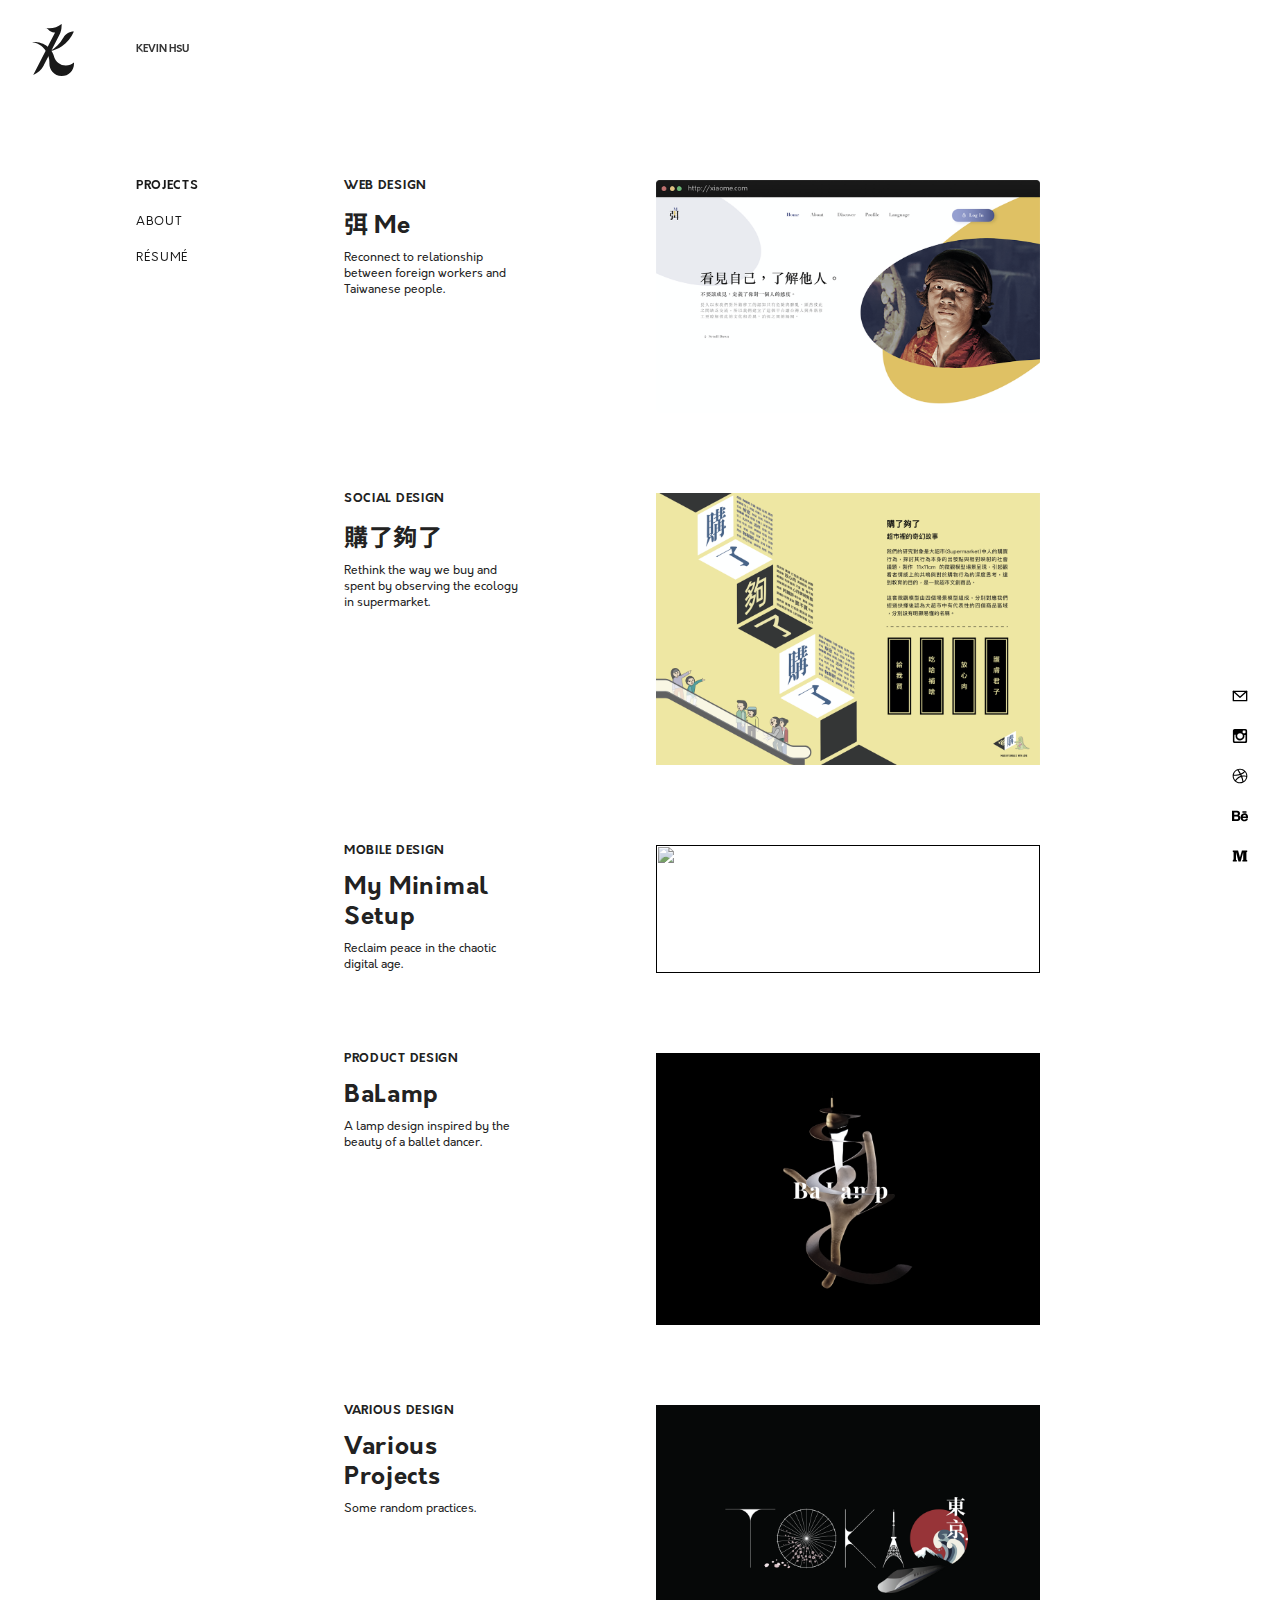
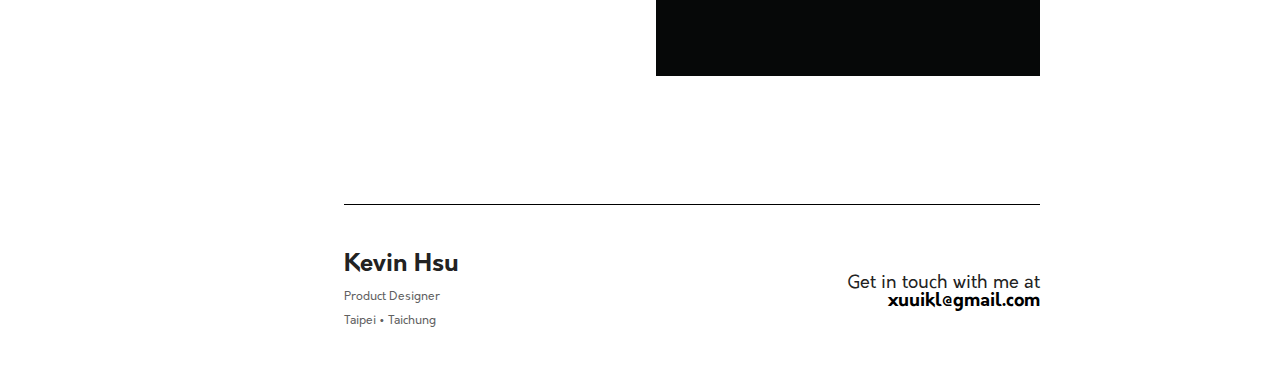
==== index.html @ edc2e263 "Add files via upload" ====
<!DOCTYPE html>
<html lang="en">
  <head>
    <meta charset="UTF-8" />
    <meta name="viewport" content="width=device-width, initial-scale=1.0" />
    <meta http-equiv="X-UA-Compatible" content="ie=edge" />
    <link rel="stylesheet" href="Orkney Font/style.css" />
    <link rel="stylesheet" href="css/reset.css" />
    <link rel="stylesheet" href="css/project-style.css" />
    <link
      href="https://fonts.googleapis.com/css?family=Noto+Sans+TC&display=swap"
      rel="stylesheet"
    />

    <title>Kevin Hsu - Product Designer</title>
  </head>

  <body>
    <header class="banner">
      <a href="index.html" class="logo">
        <img src="imgs/Logo.svg" alt="" />
      </a>
      <div class="site-name">
        Kevin Hsu
      </div>
      <ul class="menu">
        <li><a href="" class="is-active">projects</a></li>
        <li><a href="02_About.html">about</a></li>
        <li><a href="03_Resume.html">résumé</a></li>
      </ul>
    </header>
    <div class="main">
      <section class="projects">
        <!-- Project Me -->
        <design class="project-me">
          <div class="content">
            <h6 class="types">Web Design</h6>
            <h4 class="title"><span class="mandarin">弭 </span>Me</h4>
            <p class="description">
              Reconnect to relationship between foreign workers and Taiwanese
              people.
            </p>
          </div>
          <div class="picture">
            <a href=""><img src="imgs/Me-Web.png" alt=""/></a>
          </div>
        </design>

        <!-- Project Go -->
        <design class="project-go">
          <div class="content">
            <h6 class="types">Social Design</h6>
            <h4 class="title"><span class="mandarin">購了夠了</span></h4>
            <p class="description">
              Rethink the way we buy and spent by observing the ecology in
              supermarket.
            </p>
          </div>
          <div class="picture">
            <a href=""><img src="imgs/gogo.png" alt=""/></a>
          </div>
        </design>

        <!-- Project Mobile -->
        <design class="project-mo">
          <div class="content">
            <h6 class="types">Mobile Design</h6>
            <h4 class="title">My Minimal Setup</h4>
            <p class="description">
              Reclaim peace in the chaotic digital age.
            </p>
          </div>
          <div class="picture">
            <a href=""><img src="imgs/phone ui.png" alt=""/></a>
          </div>
        </design>

        <!-- Project Product -->
        <design class="project-ba">
          <div class="content">
            <h6 class="types">Product Design</h6>
            <h4 class="title">BaLamp</h4>
            <p class="description">
              A lamp design inspired by the beauty of a ballet dancer.
            </p>
          </div>
          <div class="picture">
            <a href=""><img src="imgs/BaLamp.png" alt=""/></a>
          </div>
        </design>

        <!-- Project Various -->
        <design class="project-va">
          <div class="content">
            <h6 class="types">Various Design</h6>
            <h4 class="title">Various Projects</h4>
            <p class="description">
              Some random practices.
            </p>
          </div>
          <div class="picture">
            <a href=""><img src="imgs/Tokyo Illustration.png" alt=""/></a>
          </div>
        </design>
      </section>
      <div id="divider" class="footer">
        <div class="info-rwd">
          <h3>Kevin Hsu</h3>
          <h5>
            Product Designer｜Taipei • Taichung
          </h5>
        </div>

        <div class="info-web">
          <h3>Kevin Hsu</h3>
          <h5>
            Product Designer <br />
            Taipei • Taichung
          </h5>
        </div>
        <div class="email">
          Get in touch with me at
          <a href="mailto:xuuikl@gmail.com">xuuikl@gmail.com</a>
        </div>
        <ul class="social-links">
          <li>
            <a href="mailto:xuuikl@gmail.com"
              ><img src="imgs/mail.svg" alt=""
            /></a>
          </li>
          <li>
            <a href="https://www.instagram.com/xuuikl/?hl=zh-tw"
              ><img src="imgs/instagram.svg" alt=""
            /></a>
          </li>
          <li>
            <a href="https://dribbble.com/xuuikl"
              ><img src="imgs/dribbble.svg" alt=""
            /></a>
          </li>
          <li>
            <a href="https://www.behance.net/KevinHsu"
              ><img src="imgs/behance.svg" alt=""
            /></a>
          </li>
          <li>
            <a href="https://medium.com/@xuuikl"
              ><img src="imgs/medium.svg" alt=""
            /></a>
          </li>
        </ul>
      </div>
    </div>
  </body>
</html>
---- Orkney Font/style.css ----
/* #### Generated By: http://www.cufonfonts.com #### */

@font-face {
font-family: 'Orkney Regular';
font-style: normal;
font-weight: normal;
src: local('Orkney Regular'), url('orkney-regular.woff') format('woff');
}


@font-face {
font-family: 'Orkney Light';
font-style: normal;
font-weight: normal;
src: local('Orkney Light'), url('orkney-light.woff') format('woff');
}


@font-face {
font-family: 'Orkney Medium';
font-style: normal;
font-weight: normal;
src: local('Orkney Medium'), url('orkney-medium.woff') format('woff');
}


@font-face {
font-family: 'Orkney Bold';
font-style: normal;
font-weight: normal;
src: local('Orkney Bold'), url('orkney-bold.woff') format('woff');
}


@font-face {
font-family: 'Railway Regular';
font-style: normal;
font-weight: normal;
src: local('Railway Regular'), url('Railway.woff') format('woff');
}


@font-face {
font-family: 'Railway RegularAlternate';
font-style: normal;
font-weight: normal;
src: local('Railway RegularAlternate'), url('RailwayAlternate.woff') format('woff');
}
---- css/project-style.css ----
body {
  font-family: "Orkney Regular";
  font-size: 12px;
}

a {
  text-decoration: none;
  color: black;
}

.mandarin {
  font-family: "Noto Sans TC", sans-serif !important;
  font-weight: 700;
}

.info-rwd {
  display: none;
}

/*  */

/* REGIONS: GRID */

/*  */
header,
.grid-container,
.main {
  display: grid;
  height: 100%;
  grid-template-columns: repeat(12, 1fr);
  grid-column-gap: 32px;
  padding: 24px 32px;
  align-content: start;
}

/*  */

/* REGIONS: HEADER */

/*  */
header {
  height: 48px;
  position: sticky;
  top: 0;
  z-index: 100;
  background: white;
  opacity: 0.9;
}
.logo {
  grid-column: 1 / span 1;
  width: 42px;
}

.site-name {
  font-size: 10px;
  font-family: "Orkney Bold";
  line-height: 51px;
  grid-column: 2 / 3;
  text-transform: uppercase;
}

.menu {
  grid-column: 2 / span 1;
  grid-row: 2;
  margin-top: 80px;
  padding: 0px;
}

.menu li {
  margin-top: 24px;
}

.menu a {
  text-decoration: none;
  text-transform: uppercase;
  color: black;
  letter-spacing: 0.7px;
}

header > ul.menu li a.is-active {
  font-family: "Orkney Bold";
}
/*  */

/* REGIONS: MAIN */

/*  */
.main {
  margin-top: 28px;
  position: relative;
}
.picture img {
  display: block;
  width: 100%;
  height: 100%;
  filter: grayscale(0.5);
  box-shadow: 0 0 0px rgba(0, 0, 0, 0);
  transition-duration: 0.3s;
}

.picture img:hover {
  box-shadow: 0 16px 96px rgba(0, 0, 0, 0.25);
  transform: scale(1.1);
  filter: none;
}

section.projects {
  display: grid;
  grid-column: 4 / span 7;
  grid-template-columns: repeat(7, 1fr);
  grid-column-gap: 32px;
  grid-row: auto;
}

design {
  padding-bottom: 48px;
}

.content {
  grid-column: 1 / span 2;
}

.title,
.description {
  margin-top: 8px;
}

.types {
  text-transform: uppercase;
  font-family: "Orkney Bold";
  letter-spacing: 0.7px;
  padding-bottom: 8px;
}

.title {
  font-family: "Orkney Bold";
  font-size: 24px;
  letter-spacing: 0.7px;
  line-height: 30px;
}

.description {
  line-height: 16px;
}

design .picture {
  height: 100%;
}

/* PROJECT ME */

.project-me {
  display: grid;
  grid-gap: 32px;
  grid-column: 1 / span 7;
  grid-template-columns: repeat(7, 1fr);
  margin-top: 32px;
  grid-row: auto;
}

.project-me > .picture {
  grid-column: 4 / span 4;
}

/* PROJECT GO */

.project-go {
  display: grid;
  grid-column-gap: 32px;
  grid-column: 1 / span 7;
  grid-template-columns: repeat(7, 1fr);
  margin-top: 32px;
}

.project-go > .picture {
  grid-column: 4 / span 4;
}

/* PROJECT MOBILE */

.project-mo {
  display: grid;
  grid-column-gap: 32px;
  grid-column: 1 / span 7;
  grid-template-columns: repeat(7, 1fr);
  margin-top: 32px;
}

.project-mo > .picture {
  grid-column: 4 / span 4;
}

/* PROJECT PRODUCT */

.project-ba {
  display: grid;
  grid-column-gap: 32px;
  grid-column: 1 / span 7;
  grid-template-columns: repeat(7, 1fr);
  margin-top: 32px;
}

.project-ba > .picture {
  grid-column: 4 / span 4;
}

/* PROJECT VARIOUS */

.project-va {
  display: grid;
  grid-column-gap: 32px;
  grid-column: 1 / span 7;
  grid-template-columns: repeat(7, 1fr);
  margin-top: 32px;
}

.project-va > .picture {
  grid-column: 4 / span 4;
}

/*  */
/* FOOTER */
/*  */

#divider {
  margin-top: 80px;
  margin-bottom: 8px;
  padding-top: 48px;
  grid-column: 4 / span 7;
  border-top: 1px solid #000000;
  display: grid;
  grid-template-columns: repeat(7, 1fr);
  grid-column-gap: 32px;
}

.info-web {
  grid-column: 1 / span 2;
}

.footer h3 {
  font-size: 24px;
  font-family: "Orkney Bold";
  padding-bottom: 8px;
}

.footer h5 {
  color: #616161;
  line-height: 24px;
}

.email {
  grid-column: 5 / span 3;
  font-size: 18px;
  align-self: center;
  text-align: right;
}

.email a {
  font-family: "Orkney Bold";
}

.social-links {
  display: block;
  position: fixed;
  bottom: 24px;
  right: 32px;
}

.social-links img {
  display: block;
  width: 16px;
  padding: 12px 0;
}

/*  */

/* TABLET */

/*  */

@media only screen and (max-width: 1024px) and (min-width: 700px) {
  /* GRID:TABLET */

  header,
  .main {
    display: grid;
    height: 100%;
    grid-template-columns: repeat(8, 1fr);
    grid-column-gap: 32px;
    padding: 24px 32px;
  }

  /* HEADER:TABLET */

  header .site-name {
    grid-column: 2 / span 2;
  }

  header > ul.menu {
    position: fixed;
    bottom: 0;
    left: 0;
    right: 0;
    height: 64px;
    line-height: 64px;
    display: flex;
    justify-content: space-evenly;
    box-shadow: 0 8px 32px rgba(0, 0, 0, 0.12);
    margin: 0;
    background: #fff;
    opacity: 0.9;
    z-index: 100;
  }

  header ul.menu li a {
    position: relative;
    color: transparent;
    opacity: 1;
    height: 24px;
    line-height: 64px;
    display: block;
    width: 100%;
    margin: 0;
  }

  header ul.menu li {
    position: relative;
    height: 64px;
    width: 33.333%;
  }

  header ul.menu li:nth-of-type(3) a {
    background: url("../imgs/resume_inactive.svg") center center no-repeat;
    background-size: 24px 24px;
  }

  header ul.menu li:nth-of-type(2) a {
    background: url("../imgs/about_inactive.svg") center center no-repeat;
    background-size: 24px 24px;
  }

  header ul.menu li:nth-of-type(1) a.is-active {
    background: url("../imgs/project_active.svg") center center no-repeat;
    background-size: 24px 24px;
  }

  /* MAIN:TABLET */

  section.projects {
    display: grid;
    grid-gap: 32px;
    grid-column: 2 / span 6;
    grid-template-columns: repeat(6, 1fr);
  }

  .content {
    grid-column: 1 / span 3;
    align-self: center;
  }

  .content .description {
    margin-right: 32px;
  }

  /* FOOTER:TABLET */

  #divider {
    margin-top: 80px;
    margin-bottom: 8px;
    padding-top: 48px;
    padding-bottom: 80px;
    grid-column: 2 / span 6;
    border-top: 1px solid #000000;
    display: flex;
    justify-content: space-between;
  }

  .footer .info-web {
    display: none;
  }

  .info-rwd {
    display: unset;
    grid-column: 1 / span 4;
  }

  .email {
    display: none;
  }

  .social-links {
    position: relative;
    display: flex;
    right: 0;
    top: 0;
  }

  .social-links li {
    margin-left: 16px;
    align-self: center;
  }
  .social-links li:nth-child(1) {
    margin-left: 0;
  }
}

/*  */

/* MOBILE */

/*  */

@media only screen and (max-width: 699px) and (min-width: 320px) {
  /* GRID:MOBILE */

  header,
  .main {
    display: grid;
    height: 100%;
    grid-template-columns: repeat(8, 1fr);
    grid-column-gap: 32px;
    padding: 24px 32px;
  }

  /* HEADER:MOBILE */

  header .site-name {
    display: none;
  }

  header > ul.menu {
    position: fixed;
    bottom: 0;
    left: 0;
    right: 0;
    height: 64px;
    line-height: 64px;
    display: flex;
    justify-content: space-evenly;
    box-shadow: 0 8px 32px rgba(0, 0, 0, 0.12);
    margin: 0;
    background: #fff;
    opacity: 0.9;
    z-index: 100;
  }

  header ul.menu li a {
    position: relative;
    color: transparent;
    opacity: 1;
    height: 24px;
    line-height: 64px;
    display: block;
    width: 100%;
    margin: 0;
  }

  header ul.menu li {
    position: relative;
    height: 64px;
    width: 33.333%;
  }

  header ul.menu li:nth-of-type(3) a {
    background: url("../imgs/resume_inactive.svg") center center no-repeat;
    background-size: 24px 24px;
  }

  header ul.menu li:nth-of-type(2) a {
    background: url("../imgs/about_inactive.svg") center center no-repeat;
    background-size: 24px 24px;
  }

  header ul.menu li:nth-of-type(1) a.is-active {
    background: url("../imgs/project_active.svg") center center no-repeat;
    background-size: 24px 24px;
  }

  /* MAIN:MOBILE */

  section.projects {
    grid-column: span 8;
    grid-template-columns: repeat(8, 1fr);
  }

  design .picture {
    grid-column: 5 / span 4 !important;
  }

  .content {
    grid-column: 1 / span 4;
    align-self: center;
  }

  .content .description {
    margin-right: 24px;
  }

  .types {
    text-transform: uppercase;
    font-family: "Orkney Bold";
    font-size: 10px;
    letter-spacing: 0.4px;
    padding-bottom: 4px;
  }

  .title {
    font-family: "Orkney Bold";
    font-size: 18px;
    letter-spacing: 0.5px;
    line-height: 24px;
  }

  .description {
    font-size: 10px;
    line-height: 16px;
  }

  .project-me,
  .project-go,
  .project-mo,
  .project-ba,
  .project-va {
    grid-column: 1 / span 8;
    grid-template-columns: repeat(8, 1fr);
    margin-top: 32px;
  }

  /* FOOTER:TABLET */

  #divider {
    margin-top: 64px;
    margin-bottom: 8px;
    padding-top: 48px;
    padding-bottom: 64px;
    grid-column: span 8;
    border-top: 1px solid #000000;
    display: flex;
    justify-content: space-between;
  }

  .footer .info-web {
    display: none;
  }

  .footer h3 {
    font-size: 18px;
    padding-bottom: 4px;
  }

  .footer h5 {
    font-size: 10px;
  }

  .info-rwd {
    display: unset;
    grid-column: 1 / span 4;
  }

  .email {
    display: none;
  }

  .social-links {
    position: relative;
    display: flex;
    right: 0;
    top: 0;
  }

  .social-links li {
    margin-left: 16px;
    align-self: center;
  }
  .social-links li:nth-child(1) {
    margin-left: 0;
  }
}
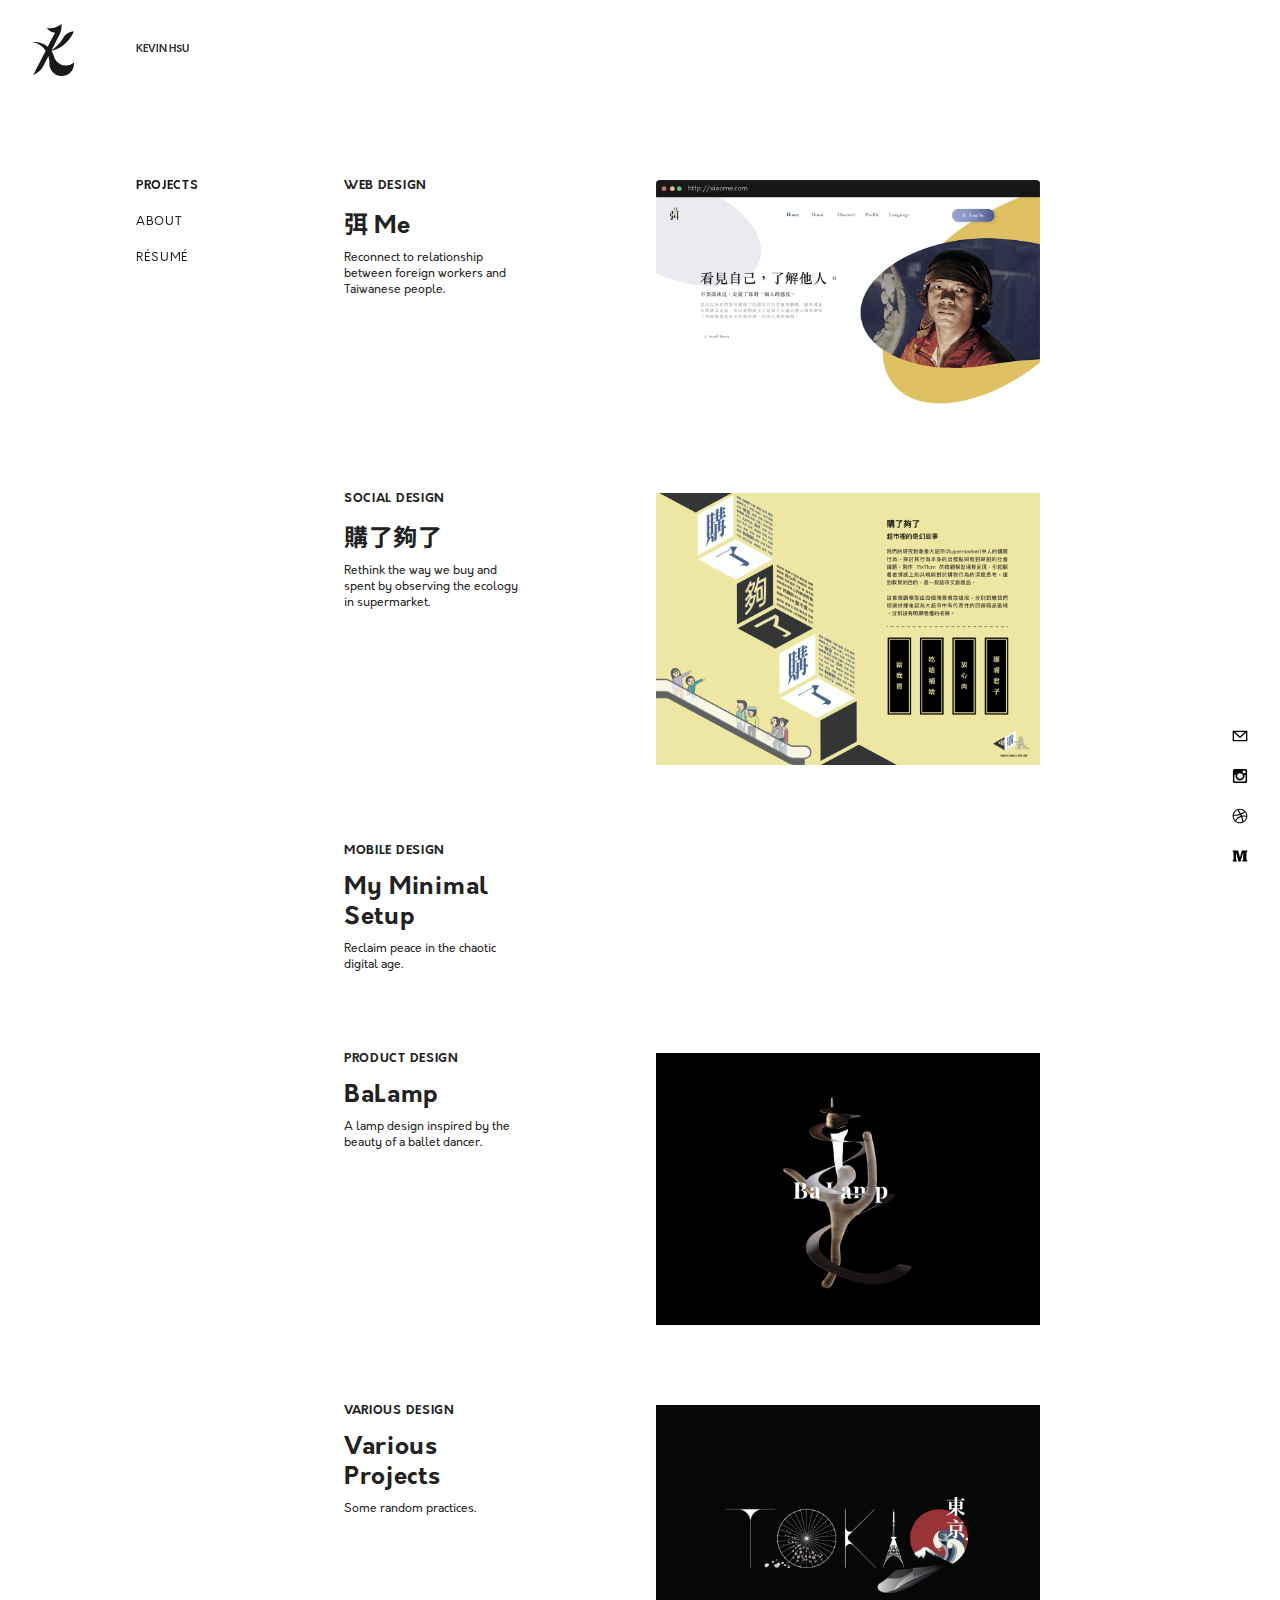
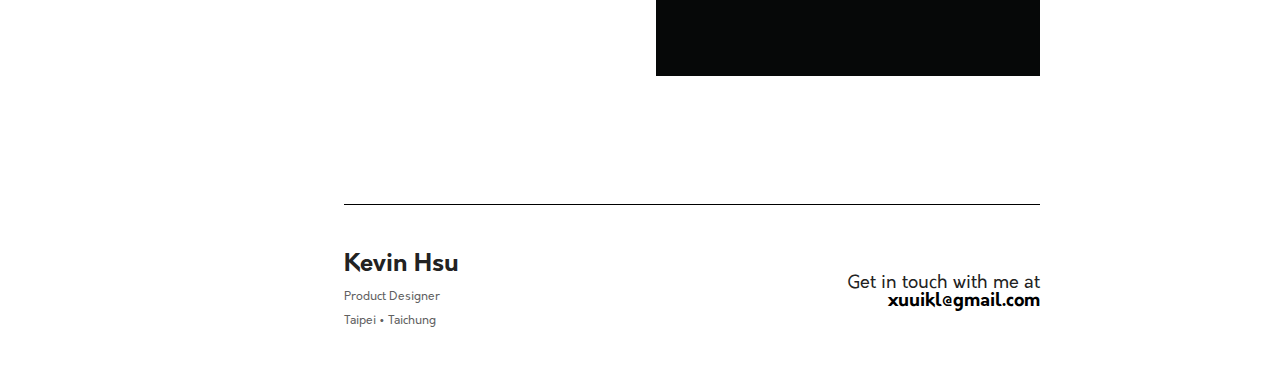
==== commit 2d0dcd3d: "Add files via upload" ====
--- a/index.html
+++ b/index.html
@@ -25,8 +25,8 @@
       </div>
       <ul class="menu">
         <li><a href="" class="is-active">projects</a></li>
-        <li><a href="02_About.html">about</a></li>
-        <li><a href="03_Resume.html">résumé</a></li>
+        <li><a href="About.html">about</a></li>
+        <li><a href="Resume.html">résumé</a></li>
       </ul>
     </header>
     <div class="main">
@@ -139,11 +139,6 @@
             /></a>
           </li>
           <li>
-            <a href="https://www.behance.net/KevinHsu"
-              ><img src="imgs/behance.svg" alt=""
-            /></a>
-          </li>
-          <li>
             <a href="https://medium.com/@xuuikl"
               ><img src="imgs/medium.svg" alt=""
             /></a>
--- a/css/project-style.css
+++ b/css/project-style.css
@@ -92,7 +92,6 @@
 .picture img {
   display: block;
   width: 100%;
-  height: 100%;
   filter: grayscale(0.5);
   box-shadow: 0 0 0px rgba(0, 0, 0, 0);
   transition-duration: 0.3s;
